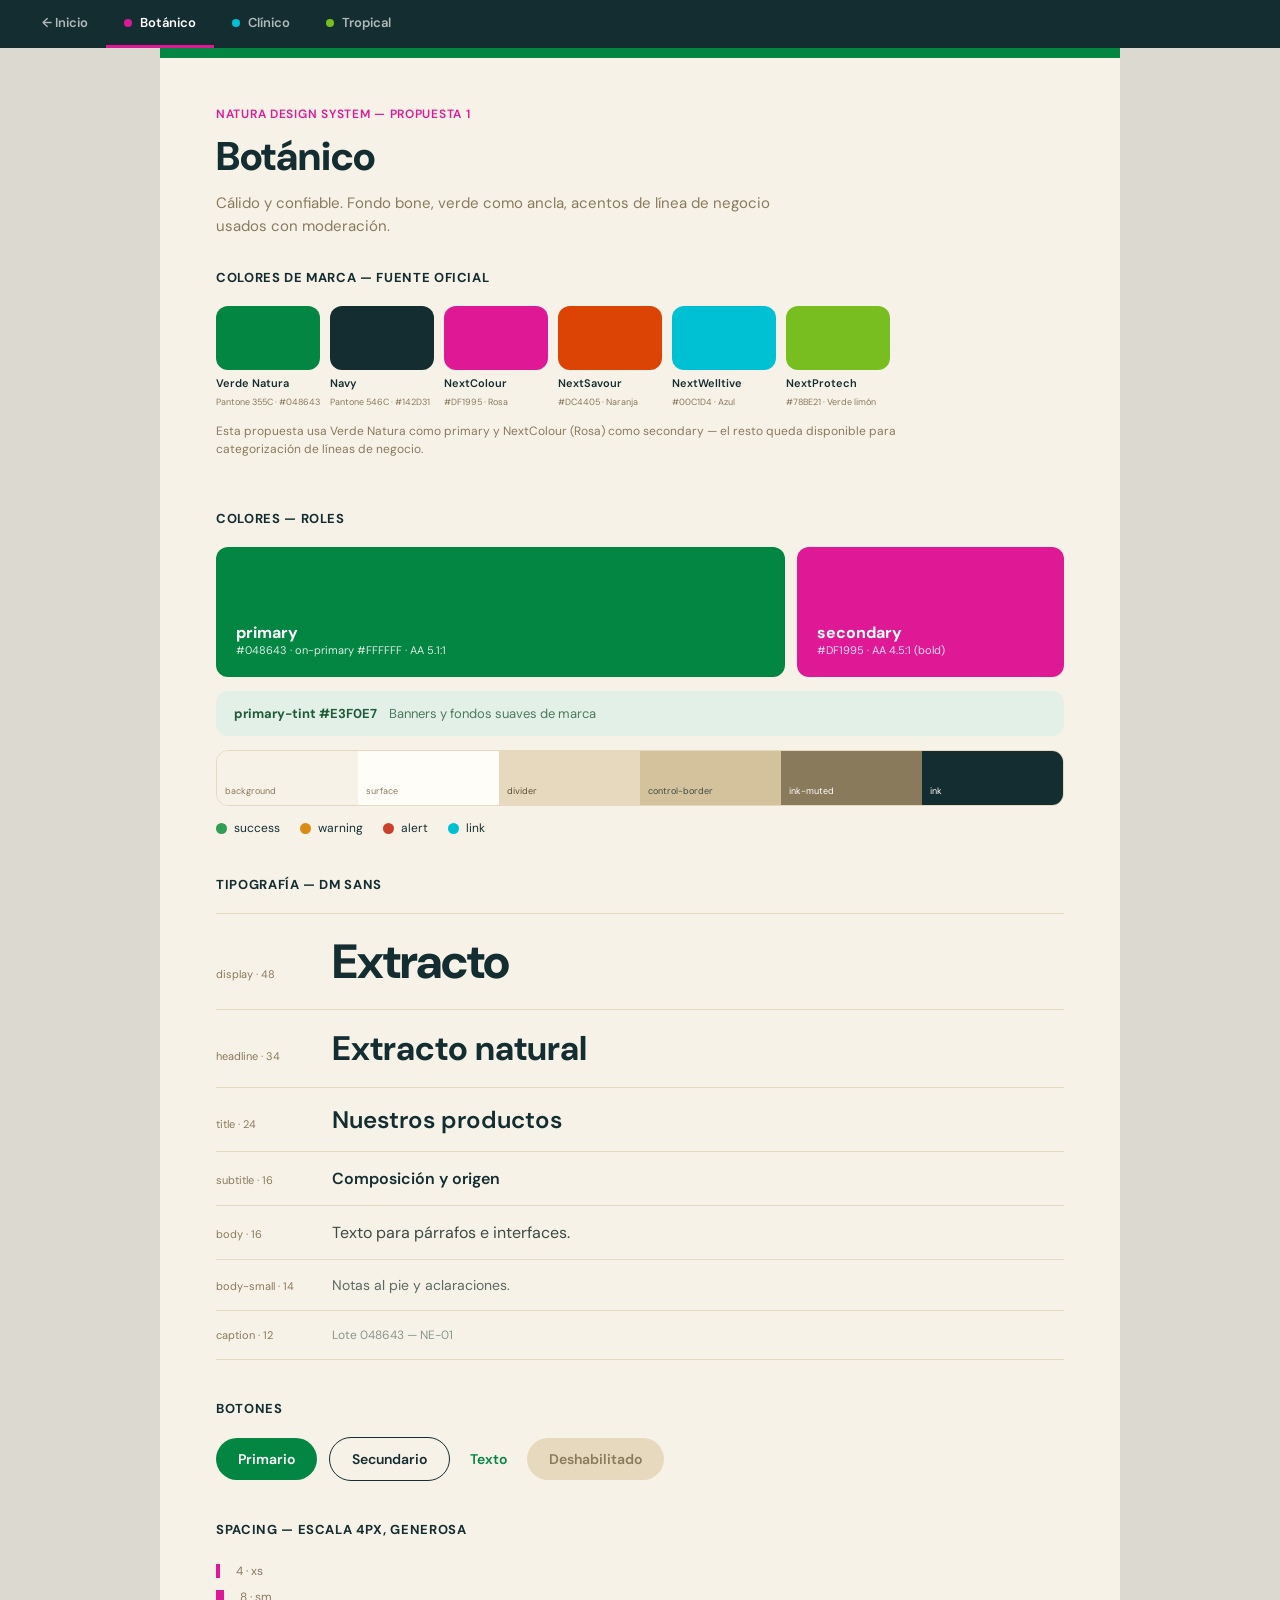
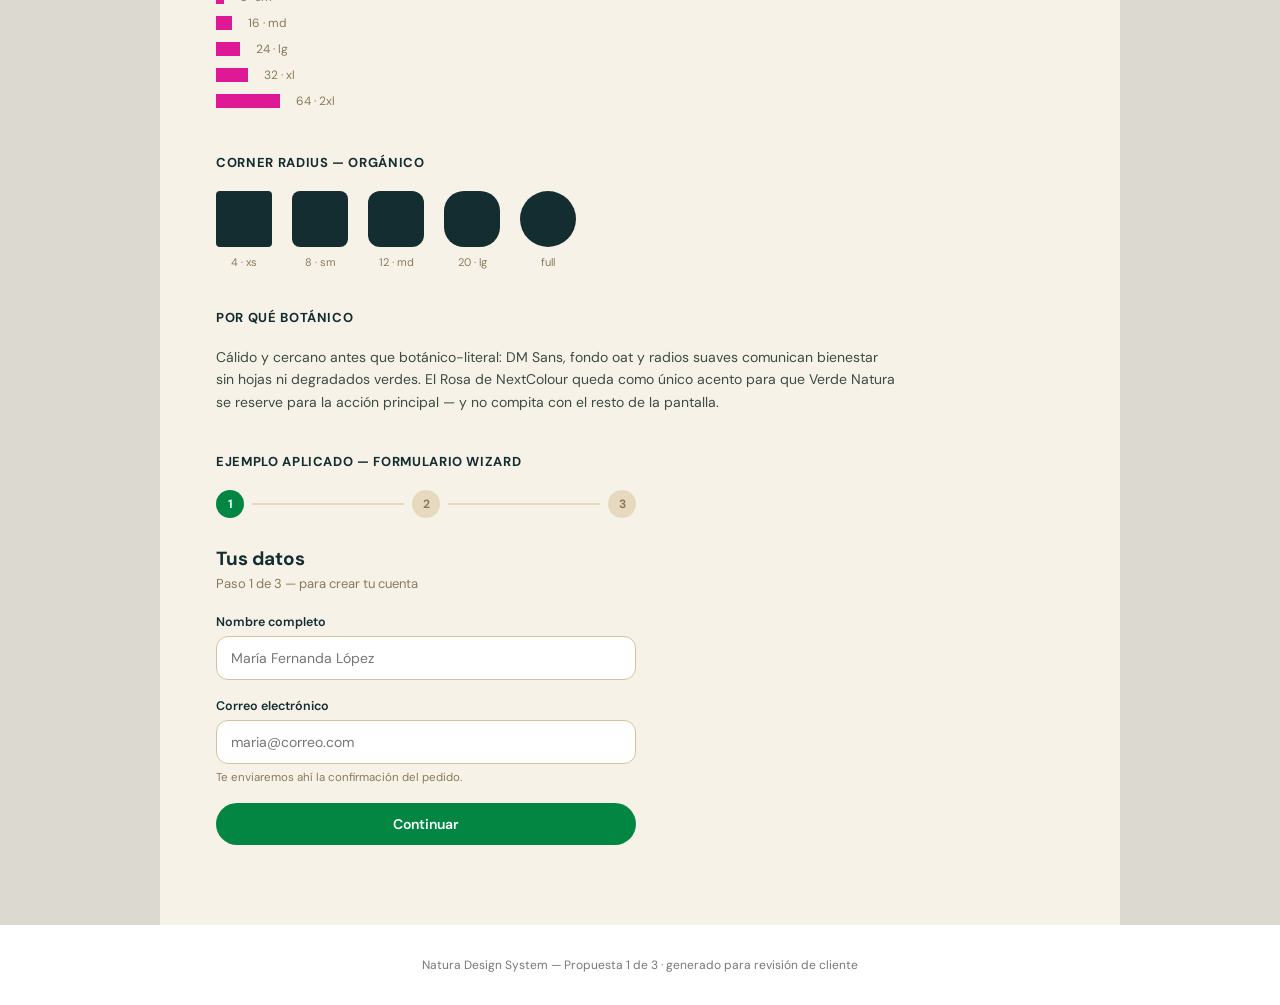
==== botanico.html @ b6dfc6e2 "Separa cada propuesta en su propia pagina (index + botanico/clinico/tropical), arregla el select nat" ====
<!DOCTYPE html>
<html lang="es">
<head>
<meta charset="UTF-8">
<meta name="viewport" content="width=device-width, initial-scale=1.0">
<title>Botánico — Natura Design System</title>
<link rel="preconnect" href="https://fonts.googleapis.com">
<link rel="preconnect" href="https://fonts.gstatic.com" crossorigin>
<link href="https://fonts.googleapis.com/css2?family=DM+Sans:wght@400;500;600;700;800&family=Space+Grotesk:wght@400;500;600;700&family=Inter:wght@400;500;600;700&family=Manrope:wght@400;500;600;700;800&display=swap" rel="stylesheet">
<link rel="stylesheet" href="styles.css">
</head>
<body>

<nav class="tabs">
  <a href="index.html">← Inicio</a>
  <a href="botanico.html" class="active" style="--dot:#DF1995"><i style="background:#DF1995"></i>Botánico</a>
  <a href="clinico.html" style="--dot:#00C1D4"><i style="background:#00C1D4"></i>Clínico</a>
  <a href="tropical.html" style="--dot:#78BE21"><i style="background:#78BE21"></i>Tropical</a>
</nav>

<div class="wrap">
<section class="proposal" style="
  background:#F7F2E7; --divider:#E6D9BE; --control-border:#D4C29C; --ink-muted:#8A7A5C;
  --secondary:var(--color-next-colour); --on-secondary:#fff; --accent:var(--color-next-colour);
  --font-display:'DM Sans'; --font-body:'DM Sans'; --r-btn:999px; --r-img:20px; --r-card:12px;">
  <div class="band"><div style="background:var(--color-primary)"></div></div>
  <div class="header">
    <span class="eyebrow">Natura Design System — Propuesta 1</span>
    <h1>Botánico</h1>
    <p>Cálido y confiable. Fondo bone, verde como ancla, acentos de línea de negocio usados con moderación.</p>
  </div>

  <div class="section">
    <h2>Colores de marca — fuente oficial</h2>
    <div class="swatch-row">
      <div class="swatch"><div class="chip" style="background:var(--color-verde-natura)"></div><b>Verde Natura</b><span>Pantone 355C · #048643</span></div>
      <div class="swatch"><div class="chip" style="background:var(--color-navy)"></div><b>Navy</b><span>Pantone 546C · #142D31</span></div>
      <div class="swatch"><div class="chip" style="background:var(--color-next-colour)"></div><b>NextColour</b><span>#DF1995 · Rosa</span></div>
      <div class="swatch"><div class="chip" style="background:var(--color-next-savour)"></div><b>NextSavour</b><span>#DC4405 · Naranja</span></div>
      <div class="swatch"><div class="chip" style="background:var(--color-next-welltive)"></div><b>NextWelltive</b><span>#00C1D4 · Azul</span></div>
      <div class="swatch"><div class="chip" style="background:var(--color-next-protech)"></div><b>NextProtech</b><span>#78BE21 · Verde limón</span></div>
    </div>
    <p class="note">Esta propuesta usa Verde Natura como primary y NextColour (Rosa) como secondary — el resto queda disponible para categorización de líneas de negocio.</p>
  </div>

  <div class="section">
    <h2>Colores — roles</h2>
    <div class="role-cards">
      <div class="role-card primary"><b>primary</b><span>#048643 · on-primary #FFFFFF · AA 5.1:1</span></div>
      <div class="role-card secondary"><b>secondary</b><span>#DF1995 · AA 4.5:1 (bold)</span></div>
    </div>
    <div class="tint-banner"><b>primary-tint #E3F0E7</b><span>Banners y fondos suaves de marca</span></div>
    <div class="ramp">
      <div style="background:#F7F2E7; color:#8A7A5C">background</div>
      <div style="background:#FFFDF8; color:#8A7A5C">surface</div>
      <div style="background:#E6D9BE; color:#5b4f38">divider</div>
      <div style="background:#D4C29C; color:#3c4b44">control-border</div>
      <div style="background:#8A7A5C; color:#fff">ink-muted</div>
      <div style="background:#142D31; color:#fff">ink</div>
    </div>
    <div class="signal-row">
      <div class="signal"><i style="background:var(--color-success)"></i>success</div>
      <div class="signal"><i style="background:var(--color-warning)"></i>warning</div>
      <div class="signal"><i style="background:var(--color-alert)"></i>alert</div>
      <div class="signal"><i style="background:var(--color-link)"></i>link</div>
    </div>
  </div>

  <div class="section">
    <h2>Tipografía — DM Sans</h2>
    <div class="type-row"><span class="label">display · 48</span><span style="font-family:'DM Sans'; font-weight:800; font-size:48px; letter-spacing:-0.02em;">Extracto</span></div>
    <div class="type-row"><span class="label">headline · 34</span><span style="font-family:'DM Sans'; font-weight:700; font-size:34px;">Extracto natural</span></div>
    <div class="type-row"><span class="label">title · 24</span><span style="font-family:'DM Sans'; font-weight:600; font-size:24px;">Nuestros productos</span></div>
    <div class="type-row"><span class="label">subtitle · 16</span><span style="font-family:'DM Sans'; font-weight:600; font-size:16px;">Composición y origen</span></div>
    <div class="type-row"><span class="label">body · 16</span><span style="font-family:'DM Sans'; font-size:16px; color:#3c4b44;">Texto para párrafos e interfaces.</span></div>
    <div class="type-row"><span class="label">body-small · 14</span><span style="font-family:'DM Sans'; font-size:14px; color:#5b6b63;">Notas al pie y aclaraciones.</span></div>
    <div class="type-row"><span class="label">caption · 12</span><span style="font-family:'DM Sans'; font-size:12px; color:#8a9690;">Lote 048643 — NE-01</span></div>
  </div>

  <div class="section">
    <h2>Botones</h2>
    <div class="btn-row">
      <div class="btn primary">Primario</div>
      <div class="btn secondary">Secundario</div>
      <div class="btn text">Texto</div>
      <div class="btn disabled">Deshabilitado</div>
    </div>
  </div>

  <div class="section">
    <h2>Spacing — escala 4px, generosa</h2>
    <div class="spacing-row"><div style="width:4px; height:14px;"></div><span>4 · xs</span></div>
    <div class="spacing-row"><div style="width:8px; height:14px;"></div><span>8 · sm</span></div>
    <div class="spacing-row"><div style="width:16px; height:14px;"></div><span>16 · md</span></div>
    <div class="spacing-row"><div style="width:24px; height:14px;"></div><span>24 · lg</span></div>
    <div class="spacing-row"><div style="width:32px; height:14px;"></div><span>32 · xl</span></div>
    <div class="spacing-row"><div style="width:64px; height:14px;"></div><span>64 · 2xl</span></div>
  </div>

  <div class="section">
    <h2>Corner radius — orgánico</h2>
    <div class="radius-row">
      <div class="radius-swatch"><div style="border-radius:4px"></div><span>4 · xs</span></div>
      <div class="radius-swatch"><div style="border-radius:8px"></div><span>8 · sm</span></div>
      <div class="radius-swatch"><div style="border-radius:12px"></div><span>12 · md</span></div>
      <div class="radius-swatch"><div style="border-radius:20px"></div><span>20 · lg</span></div>
      <div class="radius-swatch"><div style="border-radius:999px"></div><span>full</span></div>
    </div>
  </div>

  <div class="section why">
    <h2>Por qué Botánico</h2>
    <p>Cálido y cercano antes que botánico-literal: DM Sans, fondo oat y radios suaves comunican bienestar sin hojas ni degradados verdes. El Rosa de NextColour queda como único acento para que Verde Natura se reserve para la acción principal — y no compita con el resto de la pantalla.</p>
  </div>

  <div class="section">
    <h2>Ejemplo aplicado — formulario wizard</h2>
    <div class="wizard">
      <div class="wizard-progress">
        <div class="dot active" data-step-dot="1">1</div><div class="bar"></div>
        <div class="dot" data-step-dot="2">2</div><div class="bar"></div>
        <div class="dot" data-step-dot="3">3</div>
      </div>
      <div class="wizard-step" data-step-panel="1">
        <h4>Tus datos</h4>
        <p class="substep">Paso 1 de 3 — para crear tu cuenta</p>
        <div class="field"><label>Nombre completo</label><input type="text" placeholder="María Fernanda López"></div>
        <div class="field"><label>Correo electrónico</label><input type="email" placeholder="maria@correo.com"><span class="hint">Te enviaremos ahí la confirmación del pedido.</span></div>
        <div class="wizard-actions"><div class="btn primary" data-next="2">Continuar</div></div>
      </div>
      <div class="wizard-step" data-step-panel="2" hidden>
        <h4>Preferencias</h4>
        <p class="substep">Paso 2 de 3 — así personalizamos tus recomendaciones</p>
        <div class="field"><label>Línea de interés</label>
          <select>
            <option>NextColour — Rosa</option>
            <option>NextSavour — Naranja</option>
            <option>NextWelltive — Azul</option>
            <option>NextProtech — Verde limón</option>
          </select>
        </div>
        <div class="field"><label>Presentación</label>
          <select>
            <option>30ml · viaje</option>
            <option>60ml · uso diario</option>
            <option>100ml · ahorro</option>
          </select>
        </div>
        <div class="field"><label>¿Cómo nos conociste?</label>
          <select>
            <option>Redes sociales</option>
            <option>Recomendación</option>
            <option>Tienda física</option>
            <option>Otro</option>
          </select>
        </div>
        <div class="field"><label>Teléfono</label><input type="tel" placeholder="55 1234 5678"><span class="hint">Opcional — para avisarte del envío.</span></div>
        <div class="checkbox-field"><input type="checkbox" id="news-bot" checked><label for="news-bot">Quiero recibir novedades de Natura Extracta por correo.</label></div>
        <div class="wizard-actions"><div class="btn secondary" data-back="1">Atrás</div><div class="btn primary" data-next="3">Continuar</div></div>
      </div>
      <div class="wizard-step" data-step-panel="3" hidden>
        <h4>Confirma tus datos</h4>
        <p class="substep">Paso 3 de 3 — revisa antes de enviar</p>
        <div class="summary">
          <div class="row"><span>Nombre</span><b>María Fernanda López</b></div>
          <div class="row"><span>Correo</span><b>maria@correo.com</b></div>
          <div class="row"><span>Línea de interés</span><b>NextColour — Rosa</b></div>
        </div>
        <div class="wizard-actions"><div class="btn secondary" data-back="2">Atrás</div><div class="btn primary">Enviar</div></div>
      </div>
    </div>
  </div>
</section>
</div>

<footer>Natura Design System — Propuesta 1 de 3 · generado para revisión de cliente</footer>

<script src="script.js"></script>
</body>
</html>
---- styles.css ----
:root{
  --color-white:#FFFFFF;
  --color-navy:#142D31;
  --color-verde-natura:#048643;
  --color-next-colour:#DF1995;
  --color-next-savour:#DC4405;
  --color-next-welltive:#00C1D4;
  --color-next-protech:#78BE21;
  --color-primary:var(--color-verde-natura);
  --color-on-primary:var(--color-white);
  --color-primary-tint:#E3F0E7;
  --color-link:var(--color-next-welltive);
  --color-success:#2F9E52;
  --color-warning:#D98C15;
  --color-alert:#C9402D;
}
*{box-sizing:border-box;}
body{margin:0; background:#dcd9d1; font-family:'DM Sans', sans-serif; color:var(--color-navy);}
a{color:inherit;}

/* ================= HERO / COVER ================= */
.hero{
  min-height:92vh; display:flex; flex-direction:column; justify-content:center;
  padding:80px 8vw; background:radial-gradient(1200px 600px at 20% -10%, #1d2f27 0%, #10181a 55%, #0c1113 100%);
  color:#fff; position:relative; overflow:hidden;
}
.hero::after{
  content:""; position:absolute; inset:0; pointer-events:none;
  background: linear-gradient(120deg, rgba(4,134,67,0.18), transparent 40%),
              linear-gradient(240deg, rgba(223,25,149,0.14), transparent 45%),
              linear-gradient(0deg, rgba(0,193,212,0.10), transparent 40%);
}
.hero-kicker{font-family:'DM Sans'; font-weight:600; font-size:13px; letter-spacing:0.18em; text-transform:uppercase; color:#8fd6ab; margin-bottom:22px; z-index:1;}
.hero h1{font-family:'DM Sans'; font-weight:800; font-size:clamp(40px,6vw,76px); line-height:1.02; letter-spacing:-0.03em; margin:0 0 24px 0; z-index:1; max-width:900px;}
.hero h1 em{font-style:normal; color:#8fd6ab;}
.hero p.lede{font-family:'DM Sans'; font-size:18px; color:#c7d3cd; max-width:560px; line-height:1.6; margin:0 0 48px 0; z-index:1;}
.hero-cards{display:flex; gap:18px; flex-wrap:wrap; z-index:1;}
.hero-card{
  display:flex; flex-direction:column; gap:14px; width:240px; padding:22px; border-radius:20px;
  background:rgba(255,255,255,0.045); border:1px solid rgba(255,255,255,0.1); backdrop-filter:blur(6px);
  text-decoration:none; color:#fff; transition:transform .25s ease, background .25s ease, border-color .25s ease;
}
.hero-card:hover{transform:translateY(-4px); background:rgba(255,255,255,0.08);}
.hero-card .dotrow{display:flex; gap:6px;}
.hero-card .dotrow i{width:14px; height:14px; border-radius:50%;}
.hero-card b{font-family:'DM Sans'; font-weight:700; font-size:19px;}
.hero-card span{font-family:'DM Sans'; font-size:13px; color:#aebcb5; line-height:1.5;}
.hero-card .arrow{font-size:13px; color:#8fd6ab; font-weight:600;}

/* top nav — pure navigation utility, not part of the Paper design */
.tabs{position:sticky; top:0; z-index:50; display:flex; background:var(--color-navy); padding:0 24px;}
.tabs a{display:flex; align-items:center; gap:8px; padding:14px 18px; font-family:'DM Sans'; font-size:13px; font-weight:600; color:#ffffffaa; text-decoration:none; border-bottom:3px solid transparent;}
.tabs a i{width:8px; height:8px; border-radius:50%;}
.tabs a.active, .tabs a:hover{color:#fff; border-color:var(--dot, #fff);}

.wrap{max-width:960px; margin:0 auto; background:#fff;}

.proposal{padding-bottom:48px;}
.band{height:10px; display:flex;}
.band > div{flex:1;}
.section{padding:8px 56px 32px 56px;}
.section h2{font-family:var(--font-display); font-weight:700; font-size:13px; letter-spacing:0.05em; text-transform:uppercase; margin:0 0 20px 0; color:var(--color-navy);}
.header{padding:48px 56px 24px 56px;}
.header .eyebrow{display:block; font-family:var(--font-display); font-weight:600; font-size:12px; letter-spacing:0.06em; text-transform:uppercase; color:var(--accent); margin-bottom:8px;}
.header h1{font-family:var(--font-display); font-weight:800; font-size:40px; margin:0 0 10px 0; color:var(--color-navy);}
.header p{font-family:var(--font-body); font-size:15px; color:var(--ink-muted); max-width:600px; margin:0; line-height:1.5;}

.swatch-row{display:flex; gap:10px; flex-wrap:wrap;}
.swatch{display:flex; flex-direction:column; width:104px; gap:6px;}
.swatch .chip{width:104px; height:64px; border-radius:var(--r-card);}
.swatch b{font-family:var(--font-body); font-size:11px; font-weight:600;}
.swatch span{font-family:var(--font-body); font-size:9px; color:var(--ink-muted);}
.note{font-family:var(--font-body); font-size:12px; color:var(--ink-muted); margin-top:14px; max-width:680px; line-height:1.5;}

.role-cards{display:flex; gap:12px; margin-top:16px;}
.role-card{display:flex; flex-direction:column; justify-content:flex-end; height:130px; border-radius:var(--r-card); padding:20px; color:#fff;}
.role-card b{font-family:var(--font-display); font-weight:700; font-size:16px;}
.role-card span{font-family:var(--font-body); font-size:11px; opacity:0.85;}
.role-card.primary{flex:7; background:var(--color-primary);}
.role-card.secondary{flex:3; background:var(--secondary); color:var(--on-secondary);}

.tint-banner{margin-top:14px; padding:14px 18px; border-radius:var(--r-card); background:var(--color-primary-tint); display:flex; gap:12px; align-items:baseline; flex-wrap:wrap; font-family:var(--font-body); font-size:13px;}
.tint-banner b{color:#1f5c37;}
.tint-banner span{color:#4c7a5c;}

.ramp{display:flex; height:56px; border-radius:var(--r-card); overflow:hidden; border:1px solid var(--divider); margin-top:14px;}
.ramp div{flex:1; display:flex; align-items:flex-end; padding:8px; font-family:var(--font-body); font-size:9px;}

.signal-row{display:flex; gap:20px; margin-top:14px; flex-wrap:wrap;}
.signal{display:flex; align-items:center; gap:7px; font-family:var(--font-body); font-size:12px;}
.signal i{width:11px; height:11px; border-radius:50%; display:inline-block;}

.type-row{display:flex; align-items:baseline; gap:20px; padding:16px 0; border-top:1px solid var(--divider);}
.type-row:last-child{border-bottom:1px solid var(--divider);}
.type-row .label{font-family:var(--font-body); font-size:11px; color:var(--ink-muted); width:96px; flex-shrink:0;}

.btn-row{display:flex; gap:12px; align-items:center; flex-wrap:wrap;}
.btn{font-family:var(--font-body); font-weight:600; font-size:14px; padding:12px 22px; border-radius:var(--r-btn);}
.btn.primary{background:var(--color-primary); color:#fff;}
.btn.secondary{background:transparent; border:1.5px solid var(--color-navy); color:var(--color-navy);}
.btn.text{color:var(--color-primary); background:transparent; padding:12px 8px;}
.btn.disabled{background:var(--divider); color:var(--ink-muted);}

.spacing-row{display:flex; align-items:center; gap:16px; padding:5px 0;}
.spacing-row div{background:var(--accent); flex-shrink:0;}
.spacing-row span{font-family:var(--font-body); font-size:12px; color:var(--ink-muted);}

.radius-row{display:flex; gap:20px; align-items:flex-end; flex-wrap:wrap;}
.radius-swatch{display:flex; flex-direction:column; gap:8px; align-items:center;}
.radius-swatch div{width:56px; height:56px; background:var(--color-navy);}
.radius-swatch span{font-family:var(--font-body); font-size:11px; color:var(--ink-muted);}

.why p{font-family:var(--font-body); font-size:14px; color:#3c4b44; line-height:1.6; max-width:680px; margin:0;}

footer{text-align:center; padding:32px 20px; font-family:'DM Sans'; font-size:12px; color:#777; background:#fff;}

/* ---- wizard / progressive disclosure form ---- */
.wizard{max-width:420px;}
.wizard-progress{display:flex; align-items:center; margin-bottom:28px;}
.wizard-progress .dot{width:28px; height:28px; border-radius:50%; display:flex; align-items:center; justify-content:center; font-family:var(--font-body); font-weight:700; font-size:12px; background:var(--divider); color:var(--ink-muted); flex-shrink:0; transition:background .2s ease, color .2s ease;}
.wizard-progress .dot.active, .wizard-progress .dot.done{background:var(--color-primary); color:#fff;}
.wizard-progress .bar{flex:1; height:2px; background:var(--divider); margin:0 8px; transition:background .2s ease;}
.wizard-progress .bar.done{background:var(--color-primary);}
.wizard-step h4{font-family:var(--font-display); font-weight:700; font-size:19px; margin:0 0 4px 0; color:var(--color-navy);}
.wizard-step .substep{font-family:var(--font-body); font-size:13px; color:var(--ink-muted); margin:0 0 22px 0;}
.field{display:flex; flex-direction:column; gap:6px; margin-bottom:18px;}
.field label{font-family:var(--font-body); font-weight:600; font-size:12.5px; color:var(--color-navy);}
.field input{
  font-family:var(--font-body); font-size:14px; color:var(--color-navy); padding:12px 14px; width:100%;
  border:1.5px solid var(--control-border); border-radius:var(--r-card); background:#fff; outline:none;
}
.field select{
  font-family:var(--font-body); font-size:14px; color:var(--color-navy); padding:12px 14px; width:100%;
  border:1.5px solid var(--control-border); border-radius:var(--r-card); background:#fff; outline:none;
  -webkit-appearance:menulist; appearance:auto; cursor:pointer;
}
.field input:focus, .field select:focus{border-color:var(--color-primary);}
.field .hint{font-family:var(--font-body); font-size:11.5px; color:var(--ink-muted);}
.checkbox-field{display:flex; align-items:flex-start; gap:10px; margin-bottom:24px;}
.checkbox-field input{accent-color:var(--color-primary); margin-top:3px; flex-shrink:0;}
.checkbox-field label{font-family:var(--font-body); font-size:13px; color:#3c4b44; line-height:1.4;}
.wizard-actions{display:flex; gap:12px; margin-top:2px;}
.wizard-actions .btn{flex:1; text-align:center; cursor:pointer; user-select:none;}
.summary{display:flex; flex-direction:column; gap:10px; padding:18px 20px; border-radius:var(--r-card); background:var(--color-primary-tint); margin-bottom:24px; font-family:var(--font-body); font-size:13px;}
.summary .row{display:flex; justify-content:space-between; color:#3c4b44;}
.summary .row b{color:var(--color-navy);}

@media (max-width:640px){
  .section, .header{padding-left:24px; padding-right:24px;}
  .role-cards{flex-direction:column;}
  .role-card{height:auto; padding:18px;}
}
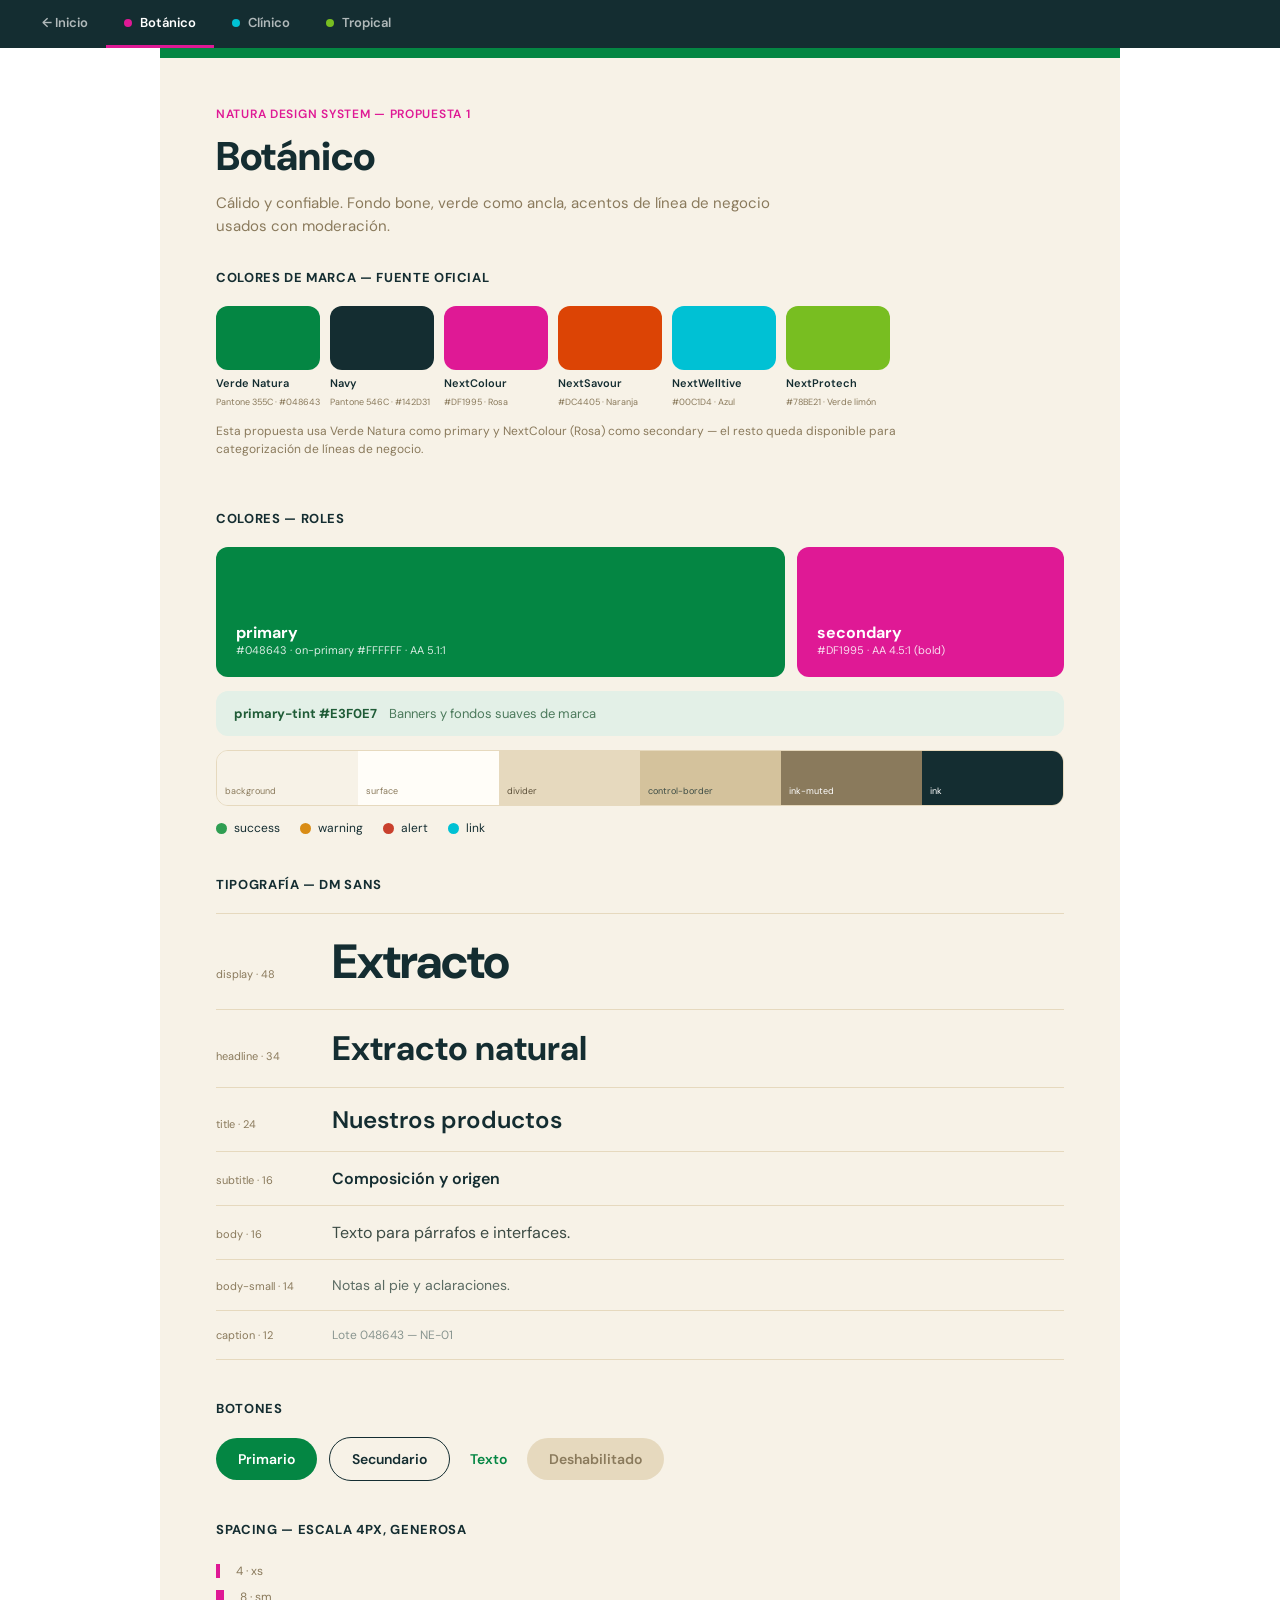
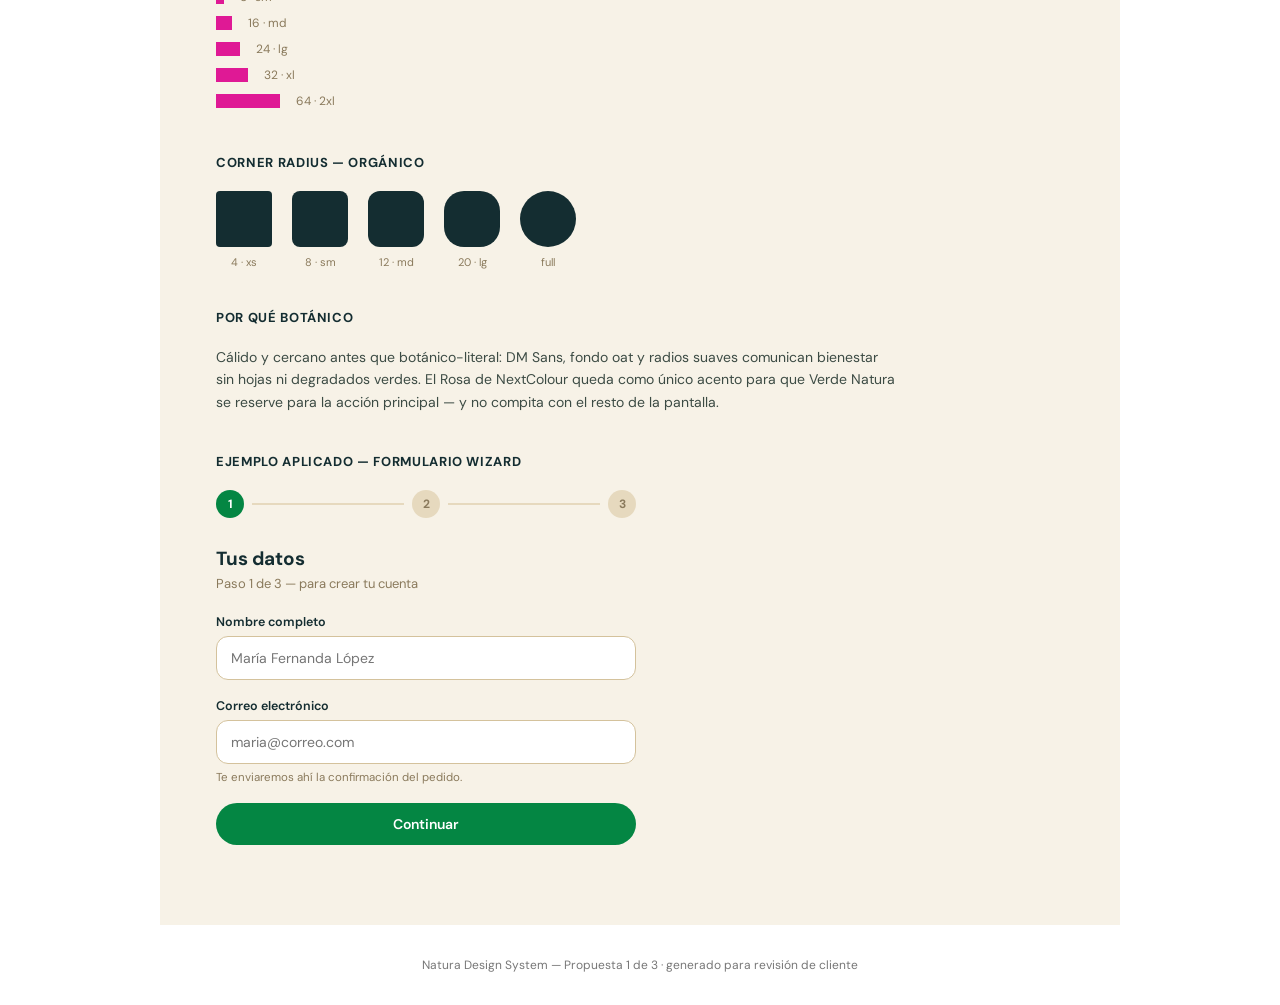
==== commit b369061c: "Cache-bust styles.css para forzar fondo blanco" ====
--- a/botanico.html
+++ b/botanico.html
@@ -7,7 +7,7 @@
 <link rel="preconnect" href="https://fonts.googleapis.com">
 <link rel="preconnect" href="https://fonts.gstatic.com" crossorigin>
 <link href="https://fonts.googleapis.com/css2?family=DM+Sans:wght@400;500;600;700;800&family=Space+Grotesk:wght@400;500;600;700&family=Inter:wght@400;500;600;700&family=Manrope:wght@400;500;600;700;800&display=swap" rel="stylesheet">
-<link rel="stylesheet" href="styles.css">
+<link rel="stylesheet" href="styles.css?v=2">
 </head>
 <body>
 
--- a/styles.css
+++ b/styles.css
@@ -15,7 +15,7 @@
   --color-alert:#C9402D;
 }
 *{box-sizing:border-box;}
-body{margin:0; background:#dcd9d1; font-family:'DM Sans', sans-serif; color:var(--color-navy);}
+body{margin:0; background:#FFFFFF; font-family:'DM Sans', sans-serif; color:var(--color-navy);}
 a{color:inherit;}
 
 /* ================= HERO / COVER ================= */
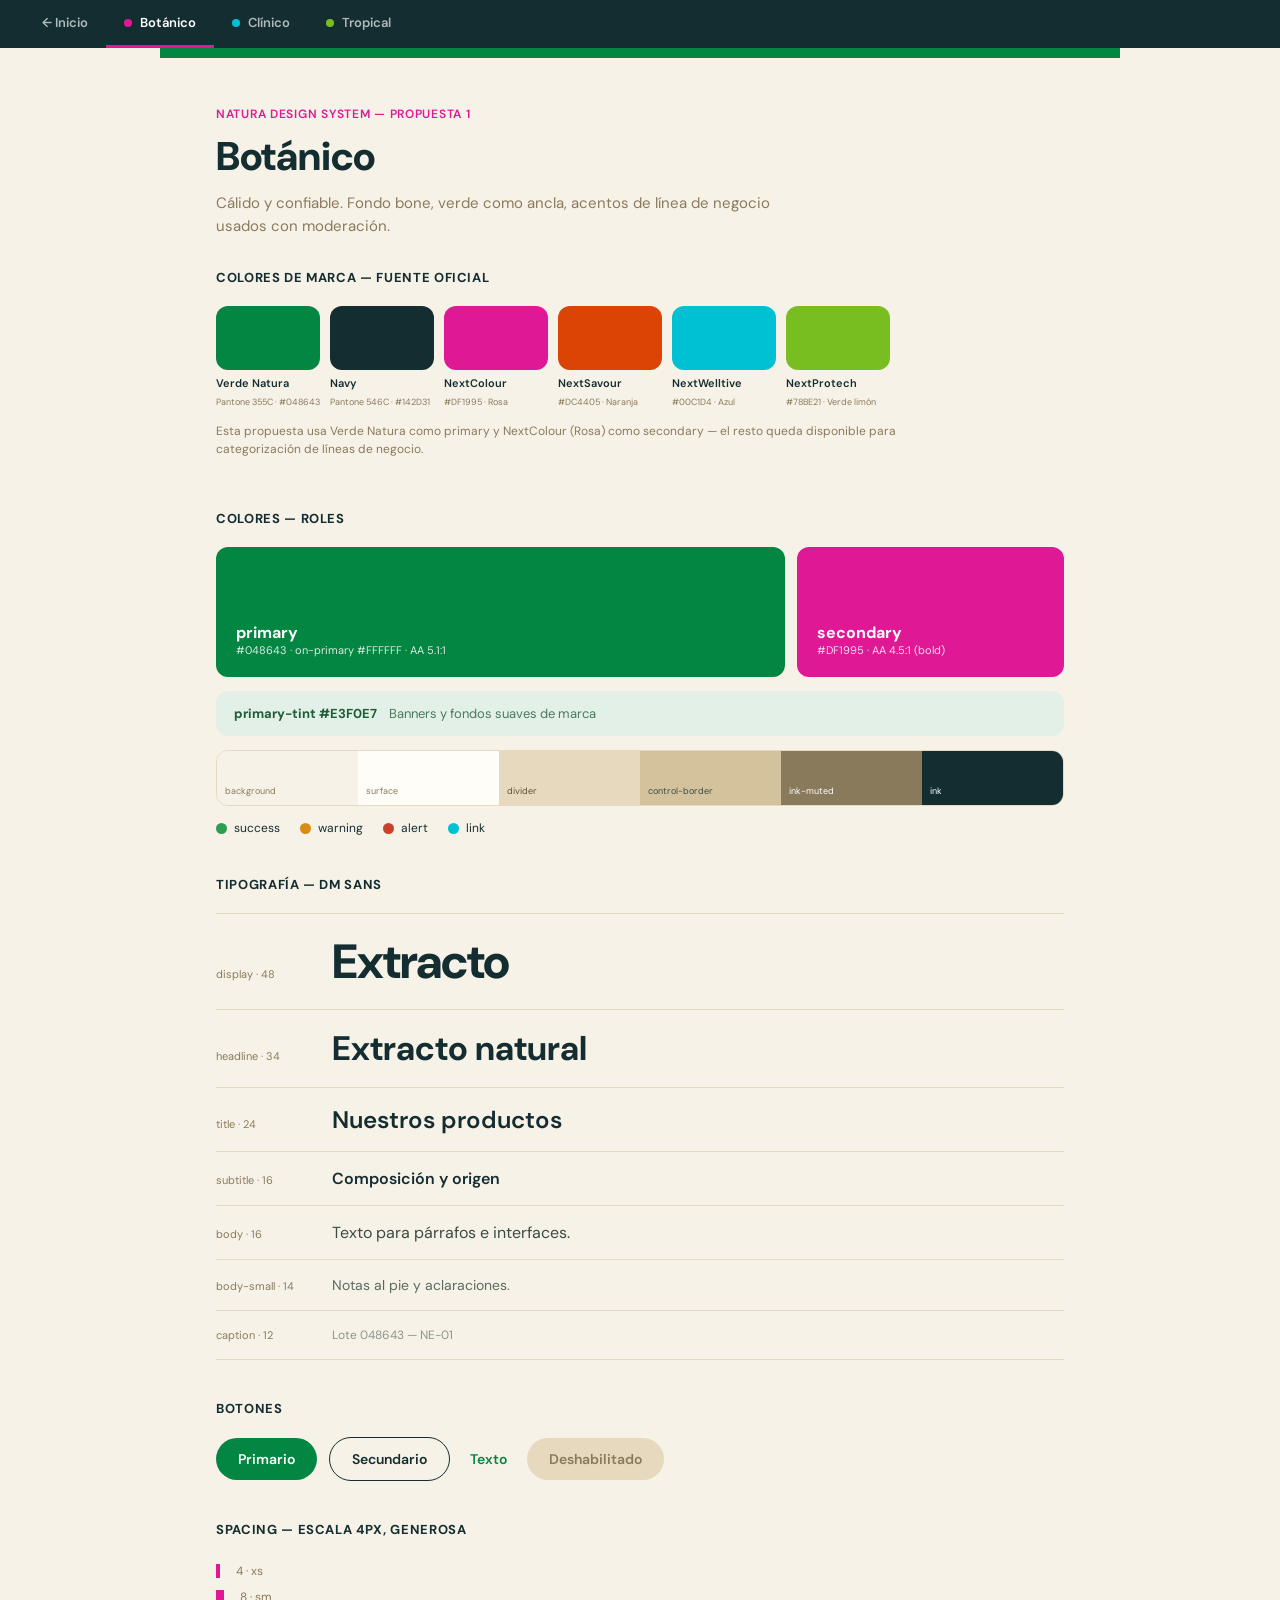
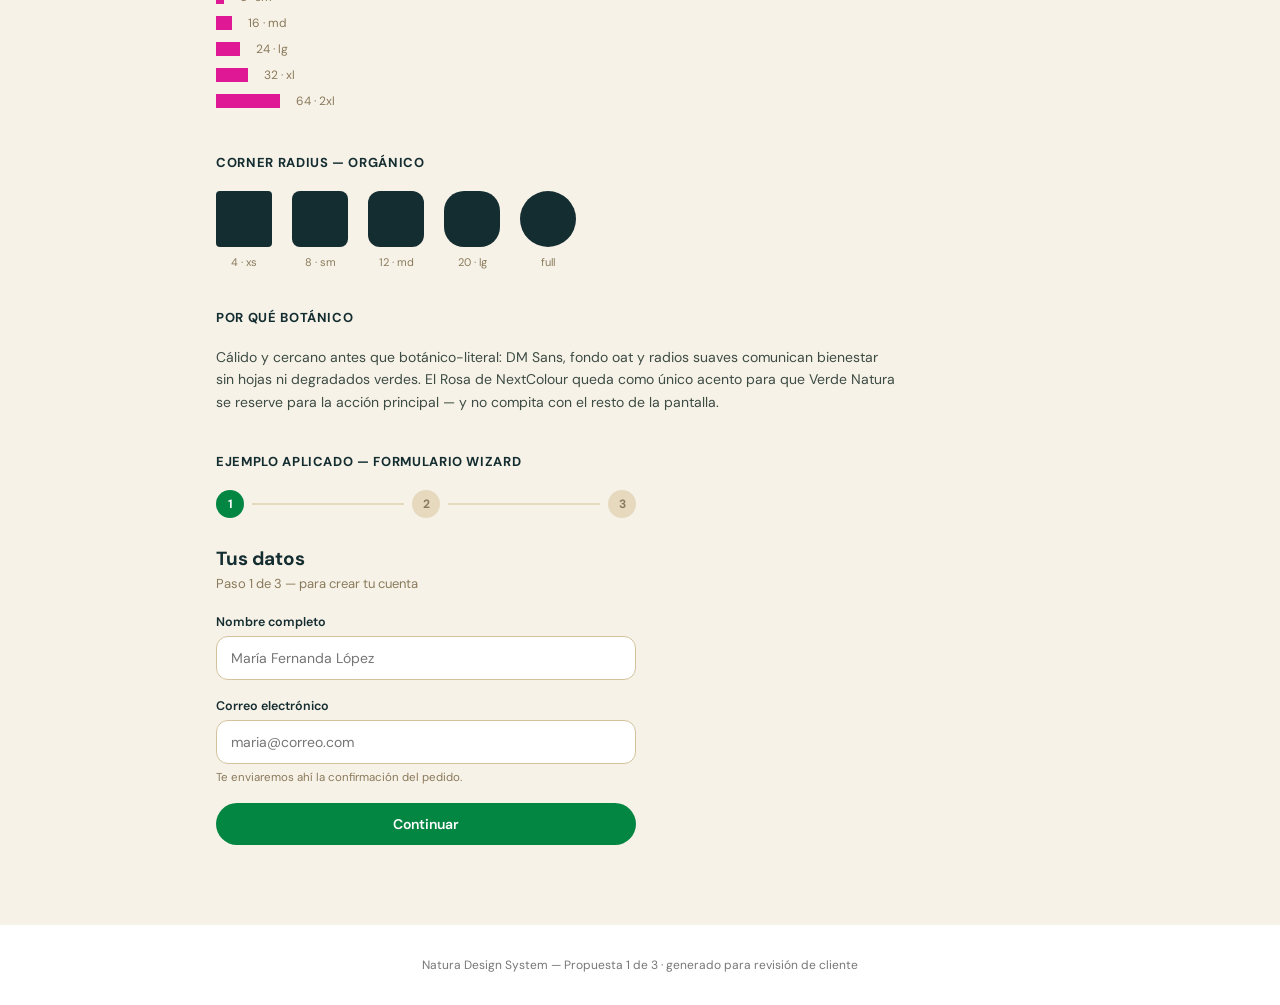
==== commit 7bc332a2: "Botanico usa su propio color background de borde a borde" ====
--- a/botanico.html
+++ b/botanico.html
@@ -9,7 +9,7 @@
 <link href="https://fonts.googleapis.com/css2?family=DM+Sans:wght@400;500;600;700;800&family=Space+Grotesk:wght@400;500;600;700&family=Inter:wght@400;500;600;700&family=Manrope:wght@400;500;600;700;800&display=swap" rel="stylesheet">
 <link rel="stylesheet" href="styles.css?v=2">
 </head>
-<body>
+<body style="background:#F7F2E7;">
 
 <nav class="tabs">
   <a href="index.html">← Inicio</a>
@@ -132,27 +132,27 @@
         <h4>Preferencias</h4>
         <p class="substep">Paso 2 de 3 — así personalizamos tus recomendaciones</p>
         <div class="field"><label>Línea de interés</label>
-          <select>
+          <div class="select-wrap"><select>
             <option>NextColour — Rosa</option>
             <option>NextSavour — Naranja</option>
             <option>NextWelltive — Azul</option>
             <option>NextProtech — Verde limón</option>
-          </select>
+          </select></div>
         </div>
         <div class="field"><label>Presentación</label>
-          <select>
+          <div class="select-wrap"><select>
             <option>30ml · viaje</option>
             <option>60ml · uso diario</option>
             <option>100ml · ahorro</option>
-          </select>
+          </select></div>
         </div>
         <div class="field"><label>¿Cómo nos conociste?</label>
-          <select>
+          <div class="select-wrap"><select>
             <option>Redes sociales</option>
             <option>Recomendación</option>
             <option>Tienda física</option>
             <option>Otro</option>
-          </select>
+          </select></div>
         </div>
         <div class="field"><label>Teléfono</label><input type="tel" placeholder="55 1234 5678"><span class="hint">Opcional — para avisarte del envío.</span></div>
         <div class="checkbox-field"><input type="checkbox" id="news-bot" checked><label for="news-bot">Quiero recibir novedades de Natura Extracta por correo.</label></div>
--- a/styles.css
+++ b/styles.css
@@ -129,12 +129,19 @@
   font-family:var(--font-body); font-size:14px; color:var(--color-navy); padding:12px 14px; width:100%;
   border:1.5px solid var(--control-border); border-radius:var(--r-card); background:#fff; outline:none;
 }
-.field select{
-  font-family:var(--font-body); font-size:14px; color:var(--color-navy); padding:12px 14px; width:100%;
-  border:1.5px solid var(--control-border); border-radius:var(--r-card); background:#fff; outline:none;
-  -webkit-appearance:menulist; appearance:auto; cursor:pointer;
+.select-wrap{position:relative;}
+.select-wrap select{
+  font-family:var(--font-body); font-size:14px; color:var(--color-navy); padding:12px 36px 12px 14px; width:100%;
+  border:1.5px solid var(--control-border); border-radius:var(--r-card); background:#fff; outline:none; cursor:pointer;
+  appearance:none; -webkit-appearance:none; -moz-appearance:none;
 }
-.field input:focus, .field select:focus{border-color:var(--color-primary);}
+.select-wrap::after{
+  content:""; position:absolute; right:17px; top:50%; width:7px; height:7px;
+  border-right:1.5px solid var(--ink-muted); border-bottom:1.5px solid var(--ink-muted);
+  transform:translateY(-65%) rotate(45deg); pointer-events:none;
+}
+.field input:focus, .select-wrap select:focus{border-color:var(--color-primary);}
+.select-wrap:focus-within::after{border-color:var(--color-primary);}
 .field .hint{font-family:var(--font-body); font-size:11.5px; color:var(--ink-muted);}
 .checkbox-field{display:flex; align-items:flex-start; gap:10px; margin-bottom:24px;}
 .checkbox-field input{accent-color:var(--color-primary); margin-top:3px; flex-shrink:0;}
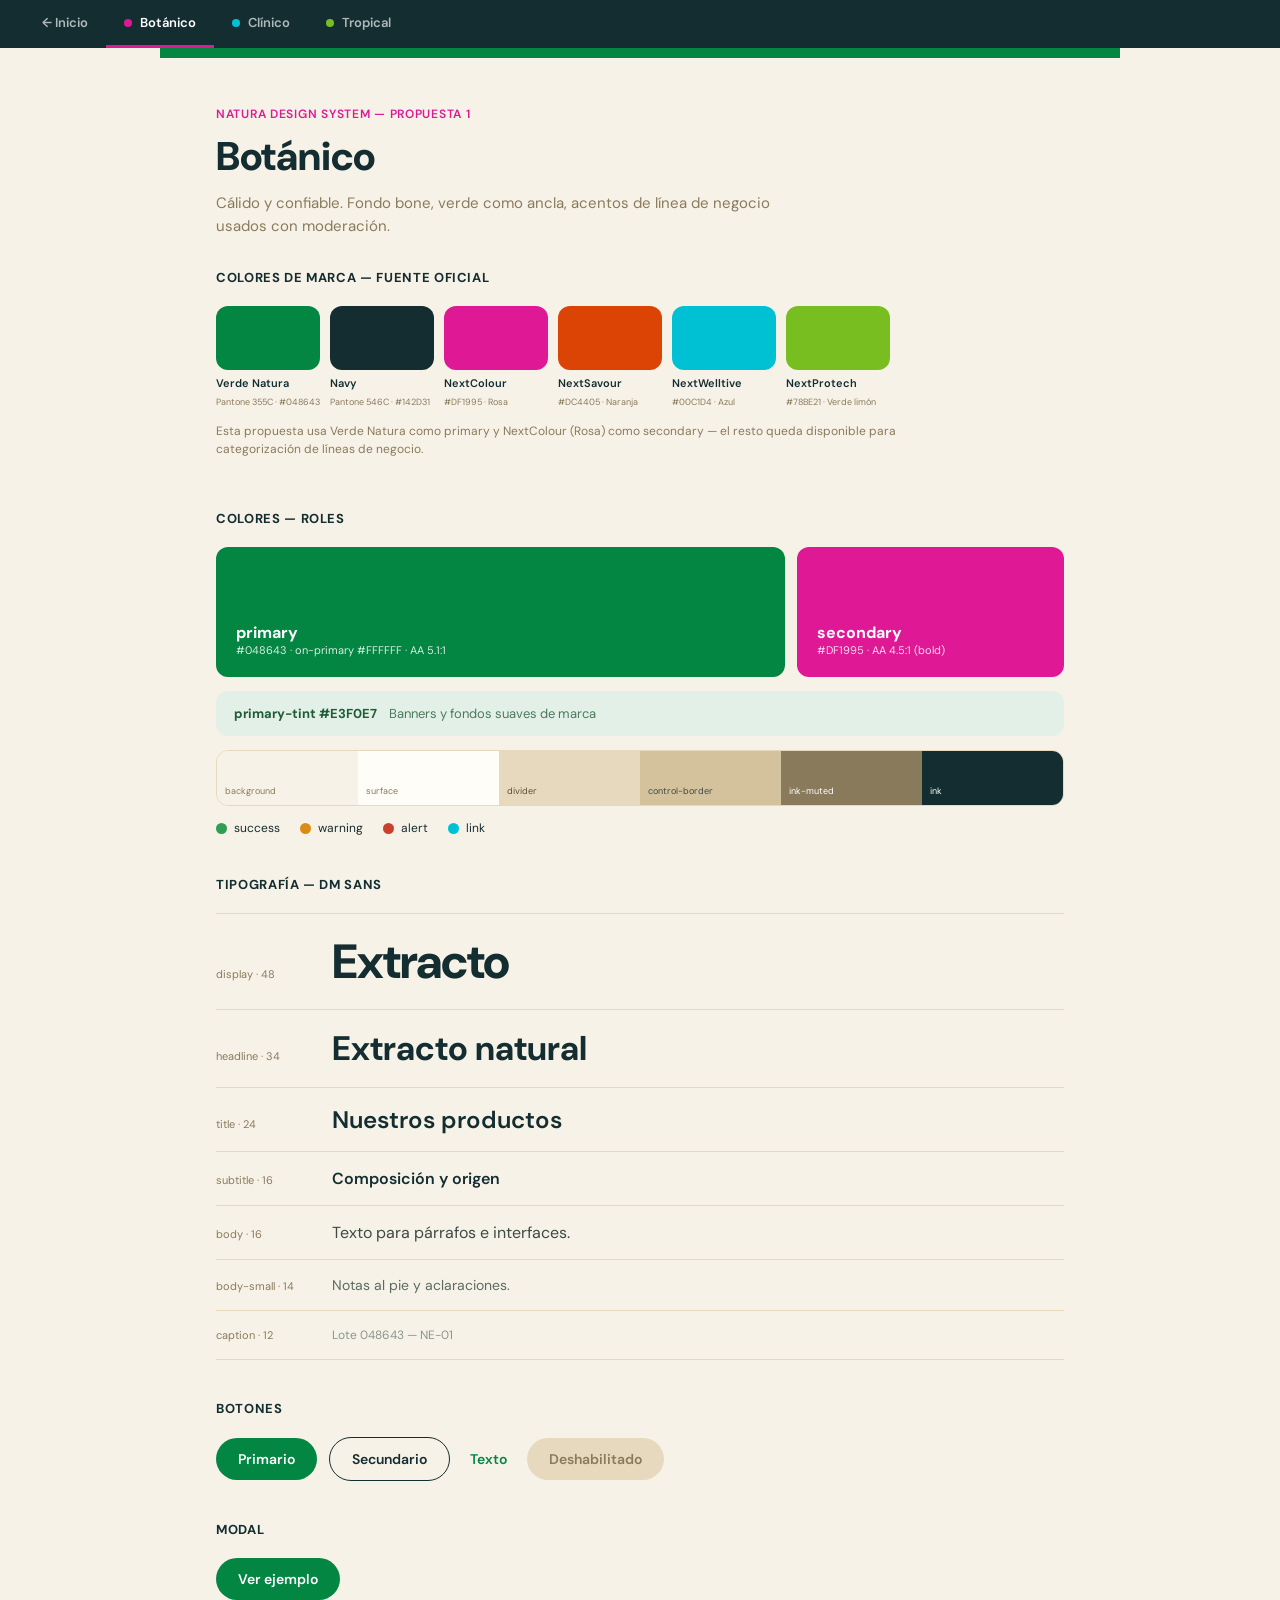
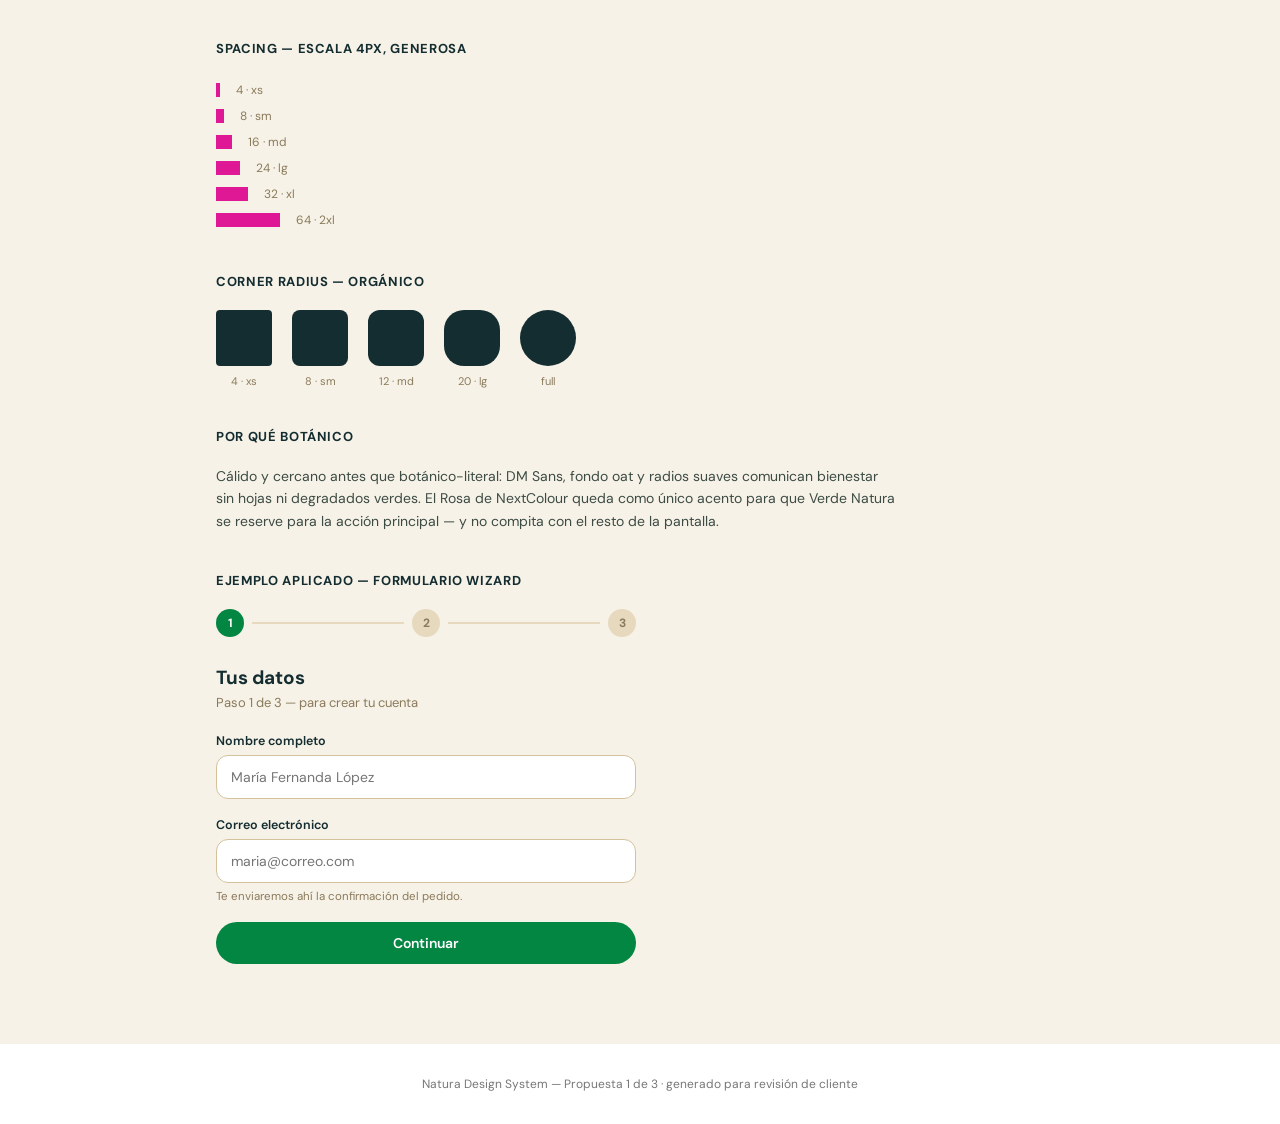
==== commit be359056: "Agrega seccion Modal con boton que abre un dialog de ejemplo en las 3 propuestas" ====
--- a/botanico.html
+++ b/botanico.html
@@ -85,6 +85,24 @@
       <div class="btn text">Texto</div>
       <div class="btn disabled">Deshabilitado</div>
     </div>
+  </div>
+
+  <div class="section">
+    <h2>Modal</h2>
+    <div class="btn-row">
+      <div class="btn primary" onclick="document.getElementById('modal-bot').showModal()">Ver ejemplo</div>
+    </div>
+    <dialog id="modal-bot" class="modal">
+      <div class="modal-head">
+        <h4>Confirma tu suscripción</h4>
+        <button class="modal-close" onclick="document.getElementById('modal-bot').close()" aria-label="Cerrar">×</button>
+      </div>
+      <p class="modal-body">Recibirás novedades de Natura Extracta una vez al mes. Puedes cancelar cuando quieras.</p>
+      <div class="modal-actions">
+        <div class="btn secondary" onclick="document.getElementById('modal-bot').close()">Cancelar</div>
+        <div class="btn primary" onclick="document.getElementById('modal-bot').close()">Confirmar</div>
+      </div>
+    </dialog>
   </div>
 
   <div class="section">
--- a/styles.css
+++ b/styles.css
@@ -100,6 +100,20 @@
 .btn.secondary{background:transparent; border:1.5px solid var(--color-navy); color:var(--color-navy);}
 .btn.text{color:var(--color-primary); background:transparent; padding:12px 8px;}
 .btn.disabled{background:var(--divider); color:var(--ink-muted);}
+.btn{cursor:pointer; user-select:none; display:inline-block;}
+
+/* ---- modal ---- */
+dialog.modal{
+  border:none; border-radius:var(--r-card); padding:28px; width:380px; max-width:85vw;
+  box-shadow:0 24px 60px rgba(20,45,49,0.25); font-family:var(--font-body);
+}
+dialog.modal::backdrop{background:rgba(20,45,49,0.5);}
+.modal-head{display:flex; justify-content:space-between; align-items:flex-start; gap:12px; margin-bottom:10px;}
+.modal-head h4{font-family:var(--font-display); font-weight:700; font-size:19px; margin:0; color:var(--color-navy);}
+.modal-close{background:none; border:none; font-size:22px; line-height:1; color:var(--ink-muted); cursor:pointer; padding:0;}
+.modal-body{font-family:var(--font-body); font-size:14px; color:#3c4b44; line-height:1.55; margin:0 0 24px 0;}
+.modal-actions{display:flex; gap:12px;}
+.modal-actions .btn{flex:1; text-align:center;}
 
 .spacing-row{display:flex; align-items:center; gap:16px; padding:5px 0;}
 .spacing-row div{background:var(--accent); flex-shrink:0;}
